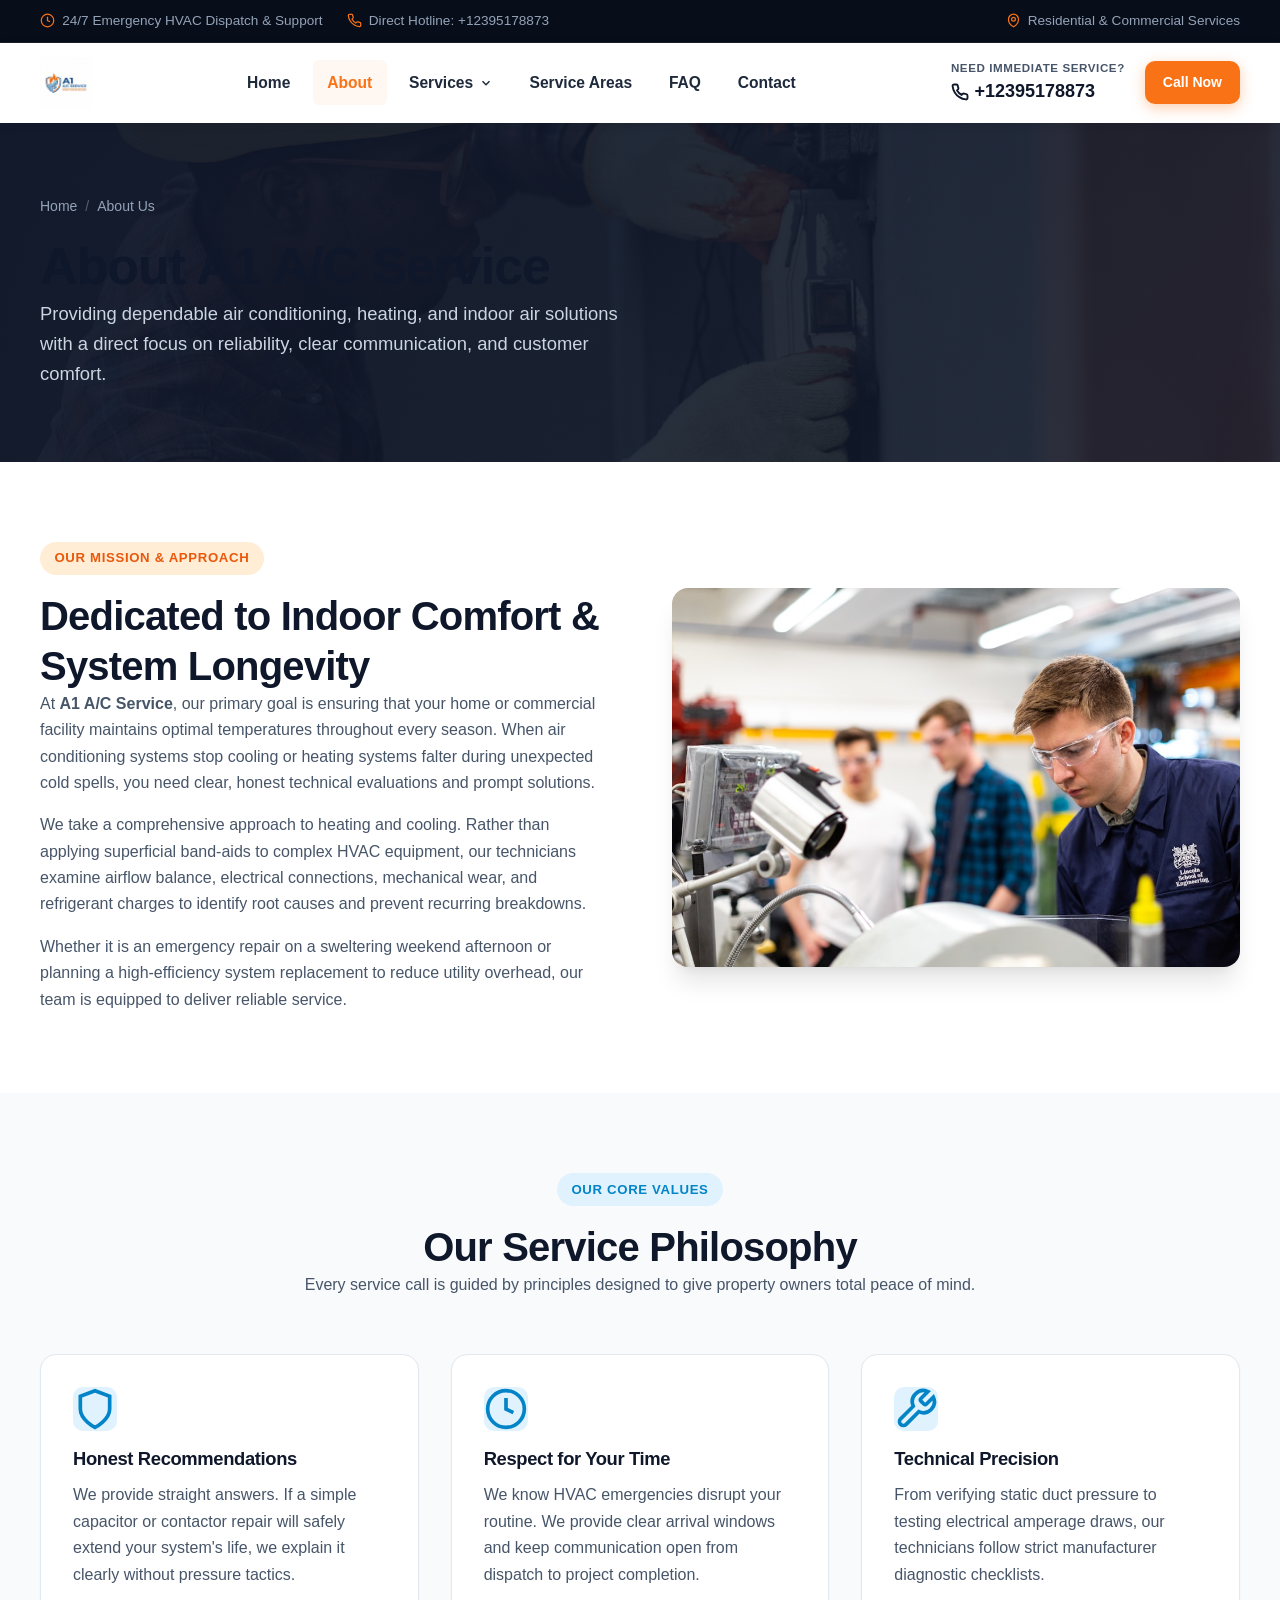
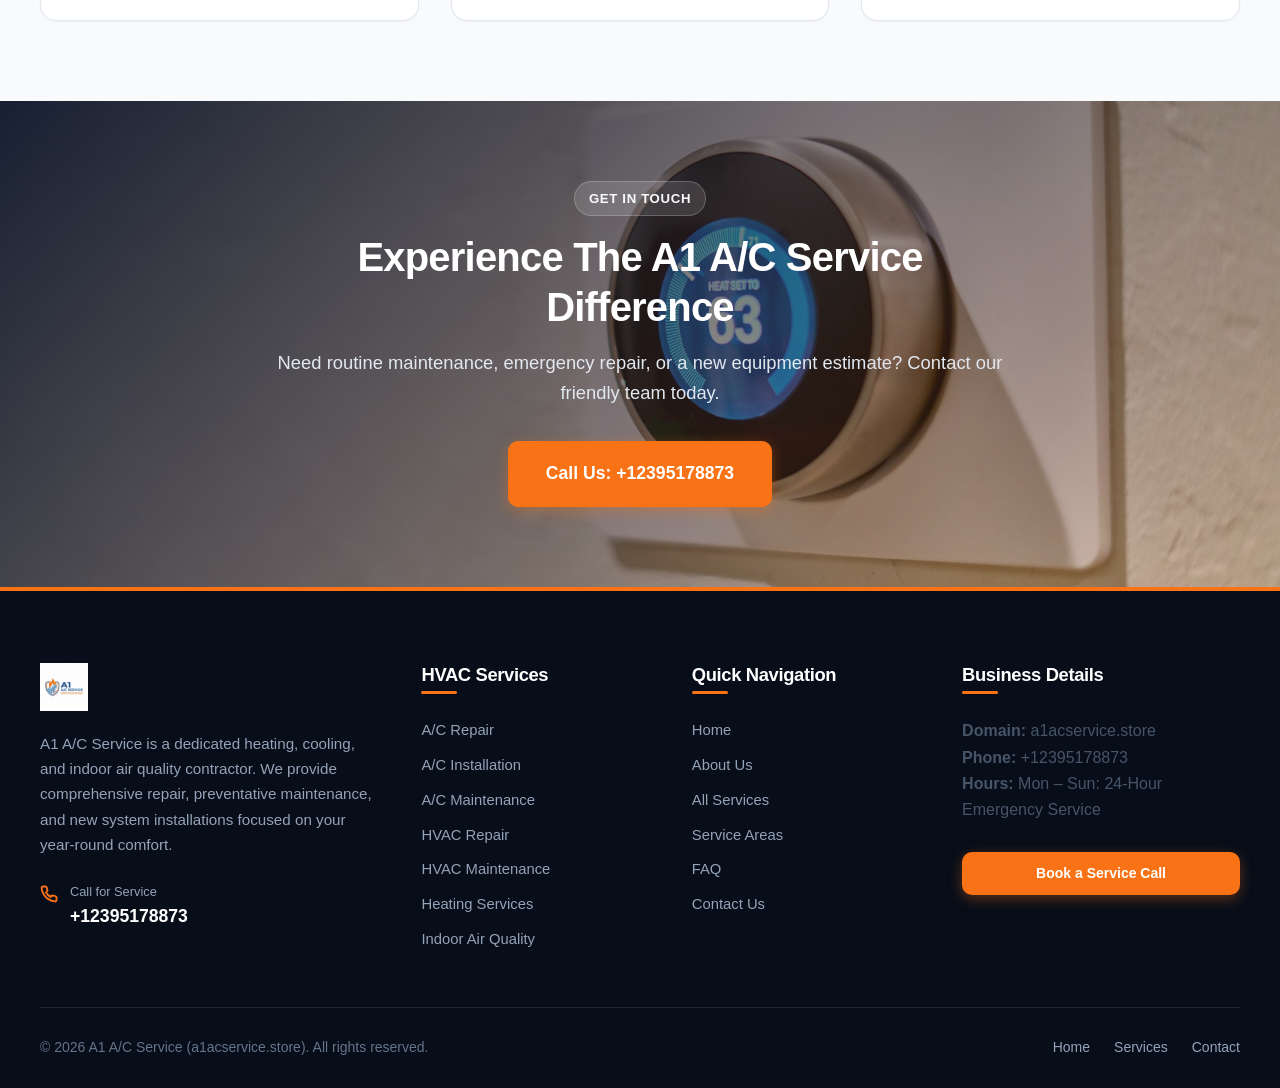
==== about.html @ d3a8fff6 "feat: initialize project structure - Add project configuration files (Vite, TypeScript, Tailwind) - " ====
<!DOCTYPE html>
<html lang="en">
<head>
  <meta charset="UTF-8">
  <meta name="viewport" content="width=device-width, initial-scale=1.0">
  <title>About Us | A1 A/C Service — Dedicated HVAC &amp; Cooling Experts</title>
  <meta name="description" content="Learn about A1 A/C Service. Discover our service philosophy, focus on home and business comfort, and commitment to reliable heating and air conditioning solutions.">
  <meta property="og:title" content="About Us | A1 A/C Service">
  <meta property="og:description" content="Dedicated heating, cooling, and ventilation professionals committed to delivering honest, reliable HVAC solutions. Call +12395178873.">
  <meta property="og:type" content="website">
  <meta property="og:url" content="https://a1acservice.store/about">
  <meta property="og:image" content="assets/images/about/about-hero.jpg">
  <link rel="canonical" href="https://a1acservice.store/about">
  <link rel="icon" type="image/png" href="assets/images/favicon/favicon.png">
  <link rel="stylesheet" href="assets/css/style.css">
</head>
<body>

  <!-- Top Utility Bar -->
  <div class="top-bar">
    <div class="container">
      <div class="top-bar-left">
        <div class="top-bar-item">
          <svg viewBox="0 0 24 24" fill="none" stroke="currentColor" stroke-width="2"><circle cx="12" cy="12" r="10"></circle><polyline points="12 6 12 12 16 14"></polyline></svg>
          <span>24/7 Emergency HVAC Dispatch &amp; Support</span>
        </div>
        <div class="top-bar-item">
          <svg viewBox="0 0 24 24" fill="none" stroke="currentColor" stroke-width="2"><path d="M22 16.92v3a2 2 0 0 1-2.18 2 19.79 19.79 0 0 1-8.63-3.07 19.5 19.5 0 0 1-6-6 19.79 19.79 0 0 1-3.07-8.67A2 2 0 0 1 4.11 2h3a2 2 0 0 1 2 1.72 12.84 12.84 0 0 0 .7 2.81 2 2 0 0 1-.45 2.11L8.09 9.91a16 16 0 0 0 6 6l1.27-1.27a2 2 0 0 1 2.11-.45 12.84 12.84 0 0 0 2.81.7A2 2 0 0 1 22 16.92z"></path></svg>
          <a href="tel:+12395178873">Direct Hotline: +12395178873</a>
        </div>
      </div>
      <div class="top-bar-right">
        <div class="top-bar-item">
          <svg viewBox="0 0 24 24" fill="none" stroke="currentColor" stroke-width="2"><path d="M12 22s-8-4.5-8-11.8A8 8 0 0 1 12 2a8 8 0 0 1 8 8.2c0 7.3-8 11.8-8 11.8z"></path><circle cx="12" cy="10" r="3"></circle></svg>
          <span>Residential &amp; Commercial Services</span>
        </div>
      </div>
    </div>
  </div>

  <!-- Main Sticky Header -->
  <header class="main-header">
    <div class="container header-container">
      <a href="index.html" class="logo-link" aria-label="A1 A/C Service Home">
        <img src="assets/images/logo/logo.png" alt="A1 A/C Service Logo" class="brand-logo-img">
      </a>

      <!-- Desktop Navigation Menu -->
      <nav class="nav-menu">
        <a href="index.html" class="nav-link">Home</a>
        <a href="about.html" class="nav-link active">About</a>
        
        <!-- Services Dropdown -->
        <div class="nav-dropdown">
          <a href="services.html" class="nav-link">
            Services
            <svg width="14" height="14" viewBox="0 0 24 24" fill="none" stroke="currentColor" stroke-width="2.5"><polyline points="6 9 12 15 18 9"></polyline></svg>
          </a>
          <div class="dropdown-menu">
            <a href="ac-repair.html" class="dropdown-item">
              <svg viewBox="0 0 24 24" fill="none" stroke="currentColor" stroke-width="2"><path d="M14.7 6.3a1 1 0 0 0 0 1.4l1.6 1.6a1 1 0 0 0 1.4 0l3.77-3.77a6 6 0 0 1-7.94 7.94l-6.91 6.91a2.12 2.12 0 0 1-3-3l6.91-6.91a6 6 0 0 1 7.94-7.94l-3.76 3.76z"></path></svg>
              A/C Repair
            </a>
            <a href="ac-installation.html" class="dropdown-item">
              <svg viewBox="0 0 24 24" fill="none" stroke="currentColor" stroke-width="2"><rect x="2" y="6" width="20" height="12" rx="2"></rect><circle cx="12" cy="12" r="3"></circle><line x1="6" y1="12" x2="6.01" y2="12"></line><line x1="18" y1="12" x2="18.01" y2="12"></line></svg>
              A/C Installation
            </a>
            <a href="ac-maintenance.html" class="dropdown-item">
              <svg viewBox="0 0 24 24" fill="none" stroke="currentColor" stroke-width="2"><path d="M22 11.08V12a10 10 0 1 1-5.93-9.14"></path><polyline points="22 4 12 14.01 9 11.01"></polyline></svg>
              A/C Maintenance
            </a>
            <a href="hvac-repair.html" class="dropdown-item">
              <svg viewBox="0 0 24 24" fill="none" stroke="currentColor" stroke-width="2"><path d="M12 2v20M17 5H9.5a3.5 3.5 0 0 0 0 7h5a3.5 3.5 0 0 1 0 7H6"></path></svg>
              HVAC Repair
            </a>
            <a href="hvac-maintenance.html" class="dropdown-item">
              <svg viewBox="0 0 24 24" fill="none" stroke="currentColor" stroke-width="2"><circle cx="12" cy="12" r="3"></circle><path d="M19.4 15a1.65 1.65 0 0 0 .33 1.82l.06.06a2 2 0 0 1 0 2.83 2 2 0 0 1-2.83 0l-.06-.06a1.65 1.65 0 0 0-1.82-.33 1.65 1.65 0 0 0-1 1.51V21a2 2 0 0 1-2 2 2 2 0 0 1-2-2v-.09A1.65 1.65 0 0 0 9 19.4a1.65 1.65 0 0 0-1.82.33l-.06.06a2 2 0 0 1-2.83 0 2 2 0 0 1 0-2.83l.06-.06a1.65 1.65 0 0 0 .33-1.82 1.65 1.65 0 0 0-1.51-1H3a2 2 0 0 1-2-2 2 2 0 0 1 2-2h.09A1.65 1.65 0 0 0 4.6 9a1.65 1.65 0 0 0-.33-1.82l-.06-.06a2 2 0 0 1 0-2.83 2 2 0 0 1 2.83 0l.06.06a1.65 1.65 0 0 0 1.82.33H9a1.65 1.65 0 0 0 1-1.51V3a2 2 0 0 1 2-2 2 2 0 0 1 2 2v.09a1.65 1.65 0 0 0 1 1.51 1.65 1.65 0 0 0 1.82-.33l.06-.06a2 2 0 0 1 2.83 0 2 2 0 0 1 0 2.83l-.06.06a1.65 1.65 0 0 0-.33 1.82V9a1.65 1.65 0 0 0 1.51 1H21a2 2 0 0 1 2 2 2 2 0 0 1-2 2h-.09a1.65 1.65 0 0 0-1.51 1z"></path></svg>
              HVAC Maintenance
            </a>
            <a href="heating-services.html" class="dropdown-item">
              <svg viewBox="0 0 24 24" fill="none" stroke="currentColor" stroke-width="2"><path d="M8.5 14.5A2.5 2.5 0 0 0 11 12c0-1.38-.5-2-1-3-1.072-2.143-.224-4.054 2-6 .5 2.5 2 4.9 4 6.5 2 1.6 3 3.5 3 5.5a7 7 0 1 1-14 0c0-1.153.433-2.294 1-3a2.5 2.5 0 0 0 2.5 2.5z"></path></svg>
              Heating Services
            </a>
            <a href="air-quality.html" class="dropdown-item">
              <svg viewBox="0 0 24 24" fill="none" stroke="currentColor" stroke-width="2"><path d="M17.5 19H9a7 7 0 1 1 6.71-9h1.79a4.5 4.5 0 1 1 0 9Z"></path></svg>
              Indoor Air Quality
            </a>
          </div>
        </div>

        <a href="service-areas.html" class="nav-link">Service Areas</a>
        <a href="faq.html" class="nav-link">FAQ</a>
        <a href="contact.html" class="nav-link">Contact</a>
      </nav>

      <!-- Header Actions -->
      <div class="header-actions">
        <div class="phone-quick">
          <span class="phone-label">Need Immediate Service?</span>
          <a href="tel:+12395178873" class="phone-number">
            <svg width="18" height="18" viewBox="0 0 24 24" fill="none" stroke="currentColor" stroke-width="2.5"><path d="M22 16.92v3a2 2 0 0 1-2.18 2 19.79 19.79 0 0 1-8.63-3.07 19.5 19.5 0 0 1-6-6 19.79 19.79 0 0 1-3.07-8.67A2 2 0 0 1 4.11 2h3a2 2 0 0 1 2 1.72 12.84 12.84 0 0 0 .7 2.81 2 2 0 0 1-.45 2.11L8.09 9.91a16 16 0 0 0 6 6l1.27-1.27a2 2 0 0 1 2.11-.45 12.84 12.84 0 0 0 2.81.7A2 2 0 0 1 22 16.92z"></path></svg>
            +12395178873
          </a>
        </div>
        <a href="tel:+12395178873" class="btn btn-primary btn-sm">Call Now</a>
        <button class="mobile-toggle" aria-label="Open mobile navigation menu">
          <svg viewBox="0 0 24 24" fill="none" stroke="currentColor" stroke-width="2.5"><line x1="3" y1="12" x2="21" y2="12"></line><line x1="3" y1="6" x2="21" y2="6"></line><line x1="3" y1="18" x2="21" y2="18"></line></svg>
        </button>
      </div>
    </div>
  </header>

  <!-- Mobile Drawer -->
  <div class="mobile-nav-overlay"></div>
  <aside class="mobile-nav-drawer" aria-hidden="true">
    <div class="mobile-nav-header">
      <img src="assets/images/logo/logo.png" alt="A1 A/C Service" style="height: 40px;">
      <button class="mobile-nav-close" aria-label="Close navigation menu">
        <svg width="24" height="24" viewBox="0 0 24 24" fill="none" stroke="currentColor" stroke-width="2.5"><line x1="18" y1="6" x2="6" y2="18"></line><line x1="6" y1="6" x2="18" y2="18"></line></svg>
      </button>
    </div>
    <div class="mobile-nav-links">
      <a href="index.html" class="mobile-nav-item">Home</a>
      <a href="about.html" class="mobile-nav-item active">About Us</a>
      <a href="services.html" class="mobile-nav-item">All Services</a>
      <div class="mobile-submenu">
        <a href="ac-repair.html" class="mobile-sub-item">A/C Repair</a>
        <a href="ac-installation.html" class="mobile-sub-item">A/C Installation</a>
        <a href="ac-maintenance.html" class="mobile-sub-item">A/C Maintenance</a>
        <a href="hvac-repair.html" class="mobile-sub-item">HVAC Repair</a>
        <a href="hvac-maintenance.html" class="mobile-sub-item">HVAC Maintenance</a>
        <a href="heating-services.html" class="mobile-sub-item">Heating Services</a>
        <a href="air-quality.html" class="mobile-sub-item">Indoor Air Quality</a>
      </div>
      <a href="service-areas.html" class="mobile-nav-item">Service Areas</a>
      <a href="faq.html" class="mobile-nav-item">FAQ</a>
      <a href="contact.html" class="mobile-nav-item">Contact</a>
    </div>
    <div class="mobile-nav-cta">
      <a href="tel:+12395178873" class="btn btn-primary" style="width: 100%;">Call +12395178873</a>
    </div>
  </aside>

  <!-- Page Banner Hero -->
  <section class="page-hero" style="background-image: url('assets/images/about/about-hero.jpg');">
    <div class="page-hero-overlay"></div>
    <div class="container">
      <div class="breadcrumb">
        <a href="index.html">Home</a>
        <span class="breadcrumb-separator">/</span>
        <span>About Us</span>
      </div>
      <h1>About A1 A/C Service</h1>
      <p style="color: #cbd5e1; font-size: 1.15rem; max-width: 600px;">
        Providing dependable air conditioning, heating, and indoor air solutions with a direct focus on reliability, clear communication, and customer comfort.
      </p>
    </div>
  </section>

  <!-- Detailed About Story Section -->
  <section class="section">
    <div class="container">
      <div class="two-col-grid">
        <div>
          <div class="badge badge-orange">Our Mission &amp; Approach</div>
          <h2>Dedicated to Indoor Comfort &amp; System Longevity</h2>
          <p>
            At <strong>A1 A/C Service</strong>, our primary goal is ensuring that your home or commercial facility maintains optimal temperatures throughout every season. When air conditioning systems stop cooling or heating systems falter during unexpected cold spells, you need clear, honest technical evaluations and prompt solutions.
          </p>
          <p>
            We take a comprehensive approach to heating and cooling. Rather than applying superficial band-aids to complex HVAC equipment, our technicians examine airflow balance, electrical connections, mechanical wear, and refrigerant charges to identify root causes and prevent recurring breakdowns.
          </p>
          <p>
            Whether it is an emergency repair on a sweltering weekend afternoon or planning a high-efficiency system replacement to reduce utility overhead, our team is equipped to deliver reliable service.
          </p>
        </div>
        <div>
          <img src="assets/images/about/about-service.jpg" alt="A1 A/C Service technicians evaluating cooling unit" style="border-radius: var(--radius-lg); box-shadow: var(--shadow-xl); width: 100%; object-fit: cover;">
        </div>
      </div>
    </div>
  </section>

  <!-- Service Philosophy & Principles -->
  <section class="section section-alt">
    <div class="container">
      <div class="section-header">
        <div class="badge badge-blue">Our Core Values</div>
        <h2>Our Service Philosophy</h2>
        <p>Every service call is guided by principles designed to give property owners total peace of mind.</p>
      </div>

      <div class="info-box-grid">
        <div class="info-box">
          <div class="info-box-icon">
            <svg viewBox="0 0 24 24" fill="none" stroke="currentColor" stroke-width="2"><path d="M12 22s8-4 8-10V5l-8-3-8 3v7c0 6 8 10 8 10z"></path></svg>
          </div>
          <h4>Honest Recommendations</h4>
          <p>
            We provide straight answers. If a simple capacitor or contactor repair will safely extend your system's life, we explain it clearly without pressure tactics.
          </p>
        </div>

        <div class="info-box">
          <div class="info-box-icon">
            <svg viewBox="0 0 24 24" fill="none" stroke="currentColor" stroke-width="2"><circle cx="12" cy="12" r="10"></circle><polyline points="12 6 12 12 16 14"></polyline></svg>
          </div>
          <h4>Respect for Your Time</h4>
          <p>
            We know HVAC emergencies disrupt your routine. We provide clear arrival windows and keep communication open from dispatch to project completion.
          </p>
        </div>

        <div class="info-box">
          <div class="info-box-icon">
            <svg viewBox="0 0 24 24" fill="none" stroke="currentColor" stroke-width="2"><path d="M14.7 6.3a1 1 0 0 0 0 1.4l1.6 1.6a1 1 0 0 0 1.4 0l3.77-3.77a6 6 0 0 1-7.94 7.94l-6.91 6.91a2.12 2.12 0 0 1-3-3l6.91-6.91a6 6 0 0 1 7.94-7.94l-3.76 3.76z"></path></svg>
          </div>
          <h4>Technical Precision</h4>
          <p>
            From verifying static duct pressure to testing electrical amperage draws, our technicians follow strict manufacturer diagnostic checklists.
          </p>
        </div>
      </div>
    </div>
  </section>

  <!-- CTA Banner -->
  <section class="cta-banner" style="background-image: url('assets/images/home/cta-bg.jpg');">
    <div class="cta-banner-overlay"></div>
    <div class="container">
      <div class="badge badge-dark">Get In Touch</div>
      <h2>Experience The A1 A/C Service Difference</h2>
      <p>Need routine maintenance, emergency repair, or a new equipment estimate? Contact our friendly team today.</p>
      <div>
        <a href="tel:+12395178873" class="btn btn-primary btn-lg">Call Us: +12395178873</a>
      </div>
    </div>
  </section>

  <!-- FOOTER -->
  <footer class="main-footer">
    <div class="container">
      <div class="footer-top">
        <div class="footer-brand">
          <a href="index.html">
            <img src="assets/images/logo/footer-logo.png" alt="A1 A/C Service" class="footer-logo-img">
          </a>
          <p>
            A1 A/C Service is a dedicated heating, cooling, and indoor air quality contractor. We provide comprehensive repair, preventative maintenance, and new system installations focused on your year-round comfort.
          </p>
          <div class="footer-contact-item">
            <svg viewBox="0 0 24 24" fill="none" stroke="currentColor" stroke-width="2.5"><path d="M22 16.92v3a2 2 0 0 1-2.18 2 19.79 19.79 0 0 1-8.63-3.07 19.5 19.5 0 0 1-6-6 19.79 19.79 0 0 1-3.07-8.67A2 2 0 0 1 4.11 2h3a2 2 0 0 1 2 1.72 12.84 12.84 0 0 0 .7 2.81 2 2 0 0 1-.45 2.11L8.09 9.91a16 16 0 0 0 6 6l1.27-1.27a2 2 0 0 1 2.11-.45 12.84 12.84 0 0 0 2.81.7A2 2 0 0 1 22 16.92z"></path></svg>
            <div>
              <div style="font-size: 0.8rem; color: #94a3b8;">Call for Service</div>
              <a href="tel:+12395178873">+12395178873</a>
            </div>
          </div>
        </div>

        <div class="footer-widget">
          <h4>HVAC Services</h4>
          <div class="footer-links">
            <a href="ac-repair.html">A/C Repair</a>
            <a href="ac-installation.html">A/C Installation</a>
            <a href="ac-maintenance.html">A/C Maintenance</a>
            <a href="hvac-repair.html">HVAC Repair</a>
            <a href="hvac-maintenance.html">HVAC Maintenance</a>
            <a href="heating-services.html">Heating Services</a>
            <a href="air-quality.html">Indoor Air Quality</a>
          </div>
        </div>

        <div class="footer-widget">
          <h4>Quick Navigation</h4>
          <div class="footer-links">
            <a href="index.html">Home</a>
            <a href="about.html">About Us</a>
            <a href="services.html">All Services</a>
            <a href="service-areas.html">Service Areas</a>
            <a href="faq.html">FAQ</a>
            <a href="contact.html">Contact Us</a>
          </div>
        </div>

        <div class="footer-widget">
          <h4>Business Details</h4>
          <p style="margin-bottom: 0.75rem;">
            <strong>Domain:</strong> a1acservice.store<br>
            <strong>Phone:</strong> +12395178873<br>
            <strong>Hours:</strong> Mon – Sun: 24-Hour Emergency Service
          </p>
          <a href="contact.html" class="btn btn-primary btn-sm" style="width: 100%; margin-top: 1rem;">Book a Service Call</a>
        </div>
      </div>

      <div class="footer-bottom">
        <div>
          &copy; 2026 A1 A/C Service (a1acservice.store). All rights reserved.
        </div>
        <div style="display: flex; gap: 1.5rem;">
          <a href="index.html">Home</a>
          <a href="services.html">Services</a>
          <a href="contact.html">Contact</a>
        </div>
      </div>
    </div>
  </footer>

  <script src="assets/js/main.js"></script>
</body>
</html>
---- assets/css/style.css ----
/* ===================================================================
   A1 A/C Service — Premium HVAC Website Stylesheet
   Domain: a1acservice.store | Phone: +12395178873
   Clean Vanilla CSS3 — Works locally offline & on live hosting
   =================================================================== */

:root {
  --primary: #0f172a;        /* Deep Navy Charcoal */
  --primary-dark: #070d19;
  --primary-light: #1e293b;
  --accent: #f97316;         /* Professional HVAC Orange */
  --accent-hover: #ea580c;
  --accent-light: #ffedd5;
  --cool-blue: #0284c7;      /* A/C Cool Blue */
  --cool-light: #e0f2fe;
  --text-main: #0f172a;
  --text-muted: #475569;
  --text-light: #94a3b8;
  --bg-white: #ffffff;
  --bg-alt: #f8fafc;
  --bg-card: #ffffff;
  --border-color: #e2e8f0;
  --border-dark: #334155;
  
  --shadow-sm: 0 1px 2px 0 rgba(0, 0, 0, 0.05);
  --shadow-md: 0 4px 6px -1px rgba(0, 0, 0, 0.08), 0 2px 4px -2px rgba(0, 0, 0, 0.04);
  --shadow-lg: 0 10px 15px -3px rgba(0, 0, 0, 0.08), 0 4px 6px -4px rgba(0, 0, 0, 0.04);
  --shadow-xl: 0 20px 25px -5px rgba(0, 0, 0, 0.1), 0 8px 10px -6px rgba(0, 0, 0, 0.06);
  
  --radius-sm: 6px;
  --radius-md: 10px;
  --radius-lg: 16px;
  --radius-xl: 20px;
  
  --font-sans: -apple-system, BlinkMacSystemFont, "Segoe UI", Roboto, "Helvetica Neue", Arial, sans-serif;
  --transition: all 0.25s cubic-bezier(0.4, 0, 0.2, 1);
}

/* ===================================================================
   Reset & Base Styles (Full-width canvas, zero cramped boxes)
   =================================================================== */
*, *::before, *::after {
  box-sizing: border-box;
  margin: 0;
  padding: 0;
}

html {
  font-size: 16px;
  scroll-behavior: smooth;
  -webkit-text-size-adjust: 100%;
}

body {
  width: 100%;
  min-height: 100vh;
  margin: 0;
  padding: 0;
  font-family: var(--font-sans);
  font-size: 1rem;
  line-height: 1.65;
  color: var(--text-main);
  background-color: var(--bg-white);
  overflow-x: hidden;
}

/* Typography */
h1, h2, h3, h4, h5, h6 {
  color: var(--primary);
  font-weight: 800;
  line-height: 1.25;
  letter-spacing: -0.02em;
}

h1 { font-size: clamp(2rem, 4.5vw, 3.25rem); }
h2 { font-size: clamp(1.75rem, 3.5vw, 2.5rem); }
h3 { font-size: clamp(1.25rem, 2.5vw, 1.65rem); }
h4 { font-size: 1.15rem; font-weight: 700; }

p {
  margin-bottom: 1rem;
  color: var(--text-muted);
}

p:last-child {
  margin-bottom: 0;
}

a {
  color: inherit;
  text-decoration: none;
  transition: var(--transition);
}

img {
  max-width: 100%;
  height: auto;
  display: block;
}

ul, ol {
  list-style: none;
}

/* ===================================================================
   Containers & Layout
   Full-width sections, constrained content containers
   =================================================================== */
.container {
  width: 100%;
  max-width: 1240px;
  margin-left: auto;
  margin-right: auto;
  padding-left: 1.25rem;
  padding-right: 1.25rem;
}

.container-narrow {
  width: 100%;
  max-width: 900px;
  margin-left: auto;
  margin-right: auto;
  padding-left: 1.25rem;
  padding-right: 1.25rem;
}

.section {
  width: 100%;
  padding-top: 5rem;
  padding-bottom: 5rem;
}

.section-alt {
  background-color: var(--bg-alt);
}

.section-dark {
  background-color: var(--primary);
  color: #ffffff;
}

.section-dark h1,
.section-dark h2,
.section-dark h3,
.section-dark h4 {
  color: #ffffff;
}

.section-dark p {
  color: var(--text-light);
}

.section-header {
  text-align: center;
  max-width: 760px;
  margin: 0 auto 3.5rem auto;
}

.section-header.text-left {
  text-align: left;
  margin-left: 0;
}

.badge {
  display: inline-flex;
  align-items: center;
  gap: 0.5rem;
  padding: 0.35rem 0.9rem;
  border-radius: 9999px;
  font-size: 0.825rem;
  font-weight: 700;
  text-transform: uppercase;
  letter-spacing: 0.05em;
  margin-bottom: 1rem;
}

.badge-orange {
  background-color: var(--accent-light);
  color: var(--accent-hover);
}

.badge-blue {
  background-color: var(--cool-light);
  color: var(--cool-blue);
}

.badge-dark {
  background-color: rgba(255, 255, 255, 0.12);
  color: #f8fafc;
  border: 1px solid rgba(255, 255, 255, 0.2);
}

/* ===================================================================
   Buttons & CTAs
   =================================================================== */
.btn {
  display: inline-flex;
  align-items: center;
  justify-content: center;
  gap: 0.6rem;
  padding: 0.85rem 1.75rem;
  font-size: 1rem;
  font-weight: 700;
  border-radius: var(--radius-md);
  border: 2px solid transparent;
  cursor: pointer;
  white-space: nowrap;
  transition: var(--transition);
  text-align: center;
}

.btn-primary {
  background-color: var(--accent);
  color: #ffffff;
  border-color: var(--accent);
  box-shadow: 0 4px 14px rgba(249, 115, 22, 0.35);
}

.btn-primary:hover {
  background-color: var(--accent-hover);
  border-color: var(--accent-hover);
  transform: translateY(-2px);
  box-shadow: 0 6px 20px rgba(249, 115, 22, 0.45);
}

.btn-secondary {
  background-color: #ffffff;
  color: var(--primary);
  border-color: var(--border-color);
  box-shadow: var(--shadow-sm);
}

.btn-secondary:hover {
  background-color: var(--bg-alt);
  border-color: var(--primary);
  color: var(--primary);
  transform: translateY(-2px);
}

.btn-outline-white {
  background-color: transparent;
  color: #ffffff;
  border-color: rgba(255, 255, 255, 0.4);
}

.btn-outline-white:hover {
  background-color: rgba(255, 255, 255, 0.15);
  border-color: #ffffff;
}

.btn-lg {
  padding: 1.05rem 2.25rem;
  font-size: 1.1rem;
}

.btn-sm {
  padding: 0.5rem 1rem;
  font-size: 0.875rem;
}

/* ===================================================================
   Top Bar
   =================================================================== */
.top-bar {
  width: 100%;
  background-color: var(--primary-dark);
  color: var(--text-light);
  font-size: 0.85rem;
  padding: 0.6rem 0;
  border-bottom: 1px solid rgba(255, 255, 255, 0.08);
}

.top-bar .container {
  display: flex;
  align-items: center;
  justify-content: space-between;
  flex-wrap: wrap;
  gap: 0.75rem;
}

.top-bar-left, .top-bar-right {
  display: flex;
  align-items: center;
  gap: 1.5rem;
  flex-wrap: wrap;
}

.top-bar-item {
  display: inline-flex;
  align-items: center;
  gap: 0.45rem;
}

.top-bar-item svg {
  width: 15px;
  height: 15px;
  color: var(--accent);
}

.top-bar-item a:hover {
  color: #ffffff;
}

/* ===================================================================
   Main Sticky Header
   =================================================================== */
.main-header {
  position: sticky;
  top: 0;
  z-index: 1000;
  width: 100%;
  background-color: #ffffff;
  box-shadow: 0 2px 10px rgba(0, 0, 0, 0.07);
  transition: var(--transition);
}

.header-container {
  display: flex;
  align-items: center;
  justify-content: space-between;
  height: 80px;
}

.logo-link {
  display: flex;
  align-items: center;
  gap: 0.75rem;
}

.brand-logo-img {
  height: 52px;
  width: auto;
  object-fit: contain;
}

.nav-menu {
  display: flex;
  align-items: center;
  gap: 0.5rem;
}

.nav-link {
  font-weight: 600;
  font-size: 0.975rem;
  color: var(--primary-light);
  padding: 0.6rem 0.9rem;
  border-radius: var(--radius-sm);
  display: inline-flex;
  align-items: center;
  gap: 0.35rem;
  transition: var(--transition);
}

.nav-link:hover,
.nav-link.active {
  color: var(--accent);
  background-color: rgba(249, 115, 22, 0.06);
}

/* Services Dropdown */
.nav-dropdown {
  position: relative;
}

.dropdown-menu {
  position: absolute;
  top: 100%;
  left: 0;
  width: 260px;
  background-color: #ffffff;
  border: 1px solid var(--border-color);
  border-radius: var(--radius-md);
  box-shadow: var(--shadow-xl);
  padding: 0.5rem;
  opacity: 0;
  visibility: hidden;
  transform: translateY(10px);
  transition: var(--transition);
  z-index: 1100;
}

.nav-dropdown:hover .dropdown-menu,
.nav-dropdown.is-open .dropdown-menu {
  opacity: 1;
  visibility: visible;
  transform: translateY(0);
}

.dropdown-item {
  display: flex;
  align-items: center;
  gap: 0.65rem;
  padding: 0.65rem 0.85rem;
  border-radius: var(--radius-sm);
  font-weight: 600;
  font-size: 0.925rem;
  color: var(--primary-light);
  transition: var(--transition);
}

.dropdown-item:hover,
.dropdown-item.active {
  background-color: var(--bg-alt);
  color: var(--accent);
  transform: translateX(4px);
}

.dropdown-item svg {
  width: 18px;
  height: 18px;
  color: var(--accent);
  flex-shrink: 0;
}

/* Header Actions */
.header-actions {
  display: flex;
  align-items: center;
  gap: 1.25rem;
}

.phone-quick {
  display: flex;
  flex-direction: column;
  text-align: right;
}

.phone-label {
  font-size: 0.725rem;
  font-weight: 700;
  text-transform: uppercase;
  color: var(--text-muted);
  letter-spacing: 0.05em;
}

.phone-number {
  font-size: 1.125rem;
  font-weight: 800;
  color: var(--primary);
  display: flex;
  align-items: center;
  gap: 0.35rem;
}

.phone-number:hover {
  color: var(--accent);
}

/* Mobile Toggle */
.mobile-toggle {
  display: none;
  background: none;
  border: none;
  padding: 0.5rem;
  cursor: pointer;
  color: var(--primary);
}

.mobile-toggle svg {
  width: 28px;
  height: 28px;
}

/* Mobile Navigation Drawer */
.mobile-nav-overlay {
  position: fixed;
  inset: 0;
  background-color: rgba(15, 23, 42, 0.6);
  z-index: 1200;
  opacity: 0;
  visibility: hidden;
  transition: var(--transition);
}

.mobile-nav-drawer {
  position: fixed;
  top: 0;
  right: 0;
  width: 85%;
  max-width: 380px;
  height: 100%;
  background-color: #ffffff;
  z-index: 1300;
  padding: 1.75rem;
  display: flex;
  flex-direction: column;
  transform: translateX(100%);
  transition: transform 0.3s cubic-bezier(0.4, 0, 0.2, 1);
  overflow-y: auto;
}

.mobile-nav-open .mobile-nav-overlay {
  opacity: 1;
  visibility: visible;
}

.mobile-nav-open .mobile-nav-drawer {
  transform: translateX(0);
}

.mobile-nav-header {
  display: flex;
  align-items: center;
  justify-content: space-between;
  margin-bottom: 2rem;
  padding-bottom: 1rem;
  border-bottom: 1px solid var(--border-color);
}

.mobile-nav-close {
  background: none;
  border: none;
  padding: 0.5rem;
  cursor: pointer;
  color: var(--primary);
}

.mobile-nav-links {
  display: flex;
  flex-direction: column;
  gap: 0.5rem;
}

.mobile-nav-item {
  font-size: 1.05rem;
  font-weight: 700;
  padding: 0.75rem 0.5rem;
  border-radius: var(--radius-sm);
  color: var(--primary);
}

.mobile-nav-item:hover,
.mobile-nav-item.active {
  color: var(--accent);
  background-color: var(--bg-alt);
}

.mobile-submenu {
  padding-left: 1.25rem;
  margin-top: 0.25rem;
  margin-bottom: 0.5rem;
  display: flex;
  flex-direction: column;
  gap: 0.4rem;
}

.mobile-sub-item {
  font-size: 0.95rem;
  font-weight: 600;
  color: var(--text-muted);
  padding: 0.4rem 0.5rem;
  border-radius: var(--radius-sm);
}

.mobile-sub-item:hover,
.mobile-sub-item.active {
  color: var(--accent);
}

.mobile-nav-cta {
  margin-top: auto;
  padding-top: 2rem;
  display: flex;
  flex-direction: column;
  gap: 1rem;
}

/* ===================================================================
   Hero Section
   =================================================================== */
.hero {
  position: relative;
  width: 100%;
  min-height: 560px;
  display: flex;
  align-items: center;
  background-color: var(--primary);
  background-size: cover;
  background-position: center;
  background-repeat: no-repeat;
  color: #ffffff;
  padding: 5rem 0;
}

.hero-overlay {
  position: absolute;
  inset: 0;
  background: linear-gradient(90deg, rgba(15, 23, 42, 0.94) 0%, rgba(15, 23, 42, 0.85) 55%, rgba(15, 23, 42, 0.6) 100%);
  z-index: 1;
}

.hero .container {
  position: relative;
  z-index: 2;
}

.hero-content {
  max-width: 680px;
}

.hero-title {
  color: #ffffff;
  margin-bottom: 1.25rem;
}

.hero-title span {
  color: var(--accent);
}

.hero-text {
  color: #e2e8f0;
  font-size: 1.15rem;
  line-height: 1.7;
  margin-bottom: 2rem;
}

.hero-actions {
  display: flex;
  align-items: center;
  gap: 1rem;
  flex-wrap: wrap;
  margin-bottom: 2.5rem;
}

.hero-trust-bar {
  display: flex;
  align-items: center;
  gap: 2rem;
  flex-wrap: wrap;
  padding-top: 1.5rem;
  border-top: 1px solid rgba(255, 255, 255, 0.15);
}

.trust-item {
  display: flex;
  align-items: center;
  gap: 0.6rem;
  font-size: 0.925rem;
  font-weight: 600;
  color: #f1f5f9;
}

.trust-item svg {
  width: 20px;
  height: 20px;
  color: var(--accent);
  flex-shrink: 0;
}

/* Page Banner Hero for Sub-pages */
.page-hero {
  position: relative;
  width: 100%;
  background-color: var(--primary);
  background-size: cover;
  background-position: center;
  color: #ffffff;
  padding: 4.5rem 0;
}

.page-hero-overlay {
  position: absolute;
  inset: 0;
  background: linear-gradient(135deg, rgba(15, 23, 42, 0.95) 0%, rgba(15, 23, 42, 0.82) 100%);
  z-index: 1;
}

.page-hero .container {
  position: relative;
  z-index: 2;
}

.breadcrumb {
  display: flex;
  align-items: center;
  gap: 0.5rem;
  font-size: 0.875rem;
  color: var(--text-light);
  margin-bottom: 1rem;
}

.breadcrumb a:hover {
  color: var(--accent);
}

.breadcrumb-separator {
  color: rgba(255, 255, 255, 0.3);
}

/* ===================================================================
   Quick Highlights Bar
   =================================================================== */
.highlights-bar {
  width: 100%;
  background-color: #ffffff;
  box-shadow: var(--shadow-md);
  margin-top: -30px;
  position: relative;
  z-index: 10;
  border-radius: var(--radius-lg);
}

.highlights-grid {
  display: grid;
  grid-template-columns: repeat(4, 1fr);
  divide-x: 1px solid var(--border-color);
}

.highlight-item {
  padding: 1.75rem 1.5rem;
  display: flex;
  align-items: flex-start;
  gap: 1rem;
}

.highlight-icon {
  width: 48px;
  height: 48px;
  border-radius: var(--radius-md);
  background-color: var(--accent-light);
  color: var(--accent);
  display: flex;
  align-items: center;
  justify-content: center;
  flex-shrink: 0;
}

.highlight-icon svg {
  width: 24px;
  height: 24px;
}

.highlight-content h4 {
  font-size: 1.05rem;
  margin-bottom: 0.25rem;
  color: var(--primary);
}

.highlight-content p {
  font-size: 0.875rem;
  color: var(--text-muted);
  line-height: 1.5;
  margin-bottom: 0;
}

/* ===================================================================
   Introduction Section
   =================================================================== */
.two-col-grid {
  display: grid;
  grid-template-columns: 1fr 1fr;
  gap: 4rem;
  align-items: center;
}

.intro-image-wrapper {
  position: relative;
}

.intro-img {
  width: 100%;
  border-radius: var(--radius-lg);
  box-shadow: var(--shadow-xl);
  object-fit: cover;
}

.experience-card {
  position: absolute;
  bottom: -25px;
  right: -25px;
  background-color: var(--primary);
  color: #ffffff;
  padding: 1.5rem 2rem;
  border-radius: var(--radius-md);
  box-shadow: var(--shadow-xl);
  border: 3px solid #ffffff;
}

.exp-number {
  font-size: 2rem;
  font-weight: 900;
  color: var(--accent);
  line-height: 1;
}

.exp-label {
  font-size: 0.85rem;
  font-weight: 700;
  color: #ffffff;
  text-transform: uppercase;
  letter-spacing: 0.05em;
}

.feature-bullets {
  margin: 1.5rem 0 2rem 0;
  display: flex;
  flex-direction: column;
  gap: 0.85rem;
}

.bullet-item {
  display: flex;
  align-items: center;
  gap: 0.75rem;
  font-weight: 600;
  color: var(--primary-light);
}

.bullet-item svg {
  width: 20px;
  height: 20px;
  color: var(--accent);
  flex-shrink: 0;
}

/* ===================================================================
   Service Cards Grid
   =================================================================== */
.services-grid {
  display: grid;
  grid-template-columns: repeat(3, 1fr);
  gap: 2rem;
}

.service-card {
  background-color: var(--bg-card);
  border: 1px solid var(--border-color);
  border-radius: var(--radius-lg);
  overflow: hidden;
  box-shadow: var(--shadow-sm);
  transition: var(--transition);
  display: flex;
  flex-direction: column;
}

.service-card:hover {
  transform: translateY(-6px);
  box-shadow: var(--shadow-xl);
  border-color: rgba(249, 115, 22, 0.4);
}

.service-card-image {
  position: relative;
  height: 220px;
  overflow: hidden;
}

.service-card-image img {
  width: 100%;
  height: 100%;
  object-fit: cover;
  transition: transform 0.4s ease;
}

.service-card:hover .service-card-image img {
  transform: scale(1.06);
}

.service-card-body {
  padding: 1.75rem;
  display: flex;
  flex-direction: column;
  flex-grow: 1;
}

.service-card-title {
  font-size: 1.35rem;
  margin-bottom: 0.75rem;
}

.service-card-text {
  font-size: 0.95rem;
  line-height: 1.6;
  color: var(--text-muted);
  margin-bottom: 1.5rem;
  flex-grow: 1;
}

.service-card-footer {
  margin-top: auto;
  display: flex;
  align-items: center;
  justify-content: space-between;
  padding-top: 1rem;
  border-top: 1px solid var(--border-color);
}

.learn-more-link {
  display: inline-flex;
  align-items: center;
  gap: 0.4rem;
  font-size: 0.95rem;
  font-weight: 700;
  color: var(--accent);
}

.learn-more-link:hover {
  color: var(--accent-hover);
  gap: 0.6rem;
}

/* ===================================================================
   Why Choose Us Section
   =================================================================== */
.cards-grid-4 {
  display: grid;
  grid-template-columns: repeat(4, 1fr);
  gap: 1.75rem;
}

.why-card {
  background-color: #ffffff;
  padding: 2rem 1.5rem;
  border-radius: var(--radius-lg);
  border: 1px solid var(--border-color);
  box-shadow: var(--shadow-sm);
  transition: var(--transition);
  text-align: left;
}

.why-card:hover {
  transform: translateY(-4px);
  box-shadow: var(--shadow-lg);
  border-color: var(--accent);
}

.why-icon {
  width: 54px;
  height: 54px;
  border-radius: var(--radius-md);
  background-color: var(--bg-alt);
  color: var(--accent);
  display: flex;
  align-items: center;
  justify-content: center;
  margin-bottom: 1.25rem;
}

.why-icon svg {
  width: 28px;
  height: 28px;
}

.why-card h4 {
  font-size: 1.15rem;
  margin-bottom: 0.65rem;
}

.why-card p {
  font-size: 0.925rem;
  line-height: 1.6;
  color: var(--text-muted);
}

/* ===================================================================
   How It Works (5-Step Process)
   =================================================================== */
.process-steps-grid {
  display: grid;
  grid-template-columns: repeat(5, 1fr);
  gap: 1.5rem;
  position: relative;
}

.process-card {
  background-color: #ffffff;
  border: 1px solid var(--border-color);
  border-radius: var(--radius-lg);
  padding: 2rem 1.25rem;
  text-align: center;
  position: relative;
  box-shadow: var(--shadow-sm);
  transition: var(--transition);
}

.process-card:hover {
  transform: translateY(-5px);
  box-shadow: var(--shadow-lg);
  border-color: var(--accent);
}

.step-badge {
  width: 44px;
  height: 44px;
  border-radius: 9999px;
  background-color: var(--accent);
  color: #ffffff;
  font-size: 1.1rem;
  font-weight: 800;
  display: flex;
  align-items: center;
  justify-content: center;
  margin: 0 auto 1.25rem auto;
  box-shadow: 0 4px 10px rgba(249, 115, 22, 0.35);
}

.process-card h4 {
  font-size: 1.1rem;
  margin-bottom: 0.5rem;
}

.process-card p {
  font-size: 0.875rem;
  line-height: 1.5;
  color: var(--text-muted);
}

/* ===================================================================
   Informative HVAC Content / Technical Showcase
   =================================================================== */
.info-box-grid {
  display: grid;
  grid-template-columns: repeat(3, 1fr);
  gap: 2rem;
  margin-top: 2rem;
}

.info-box {
  background: #ffffff;
  border: 1px solid var(--border-color);
  border-radius: var(--radius-lg);
  padding: 2rem;
  box-shadow: var(--shadow-sm);
}

.info-box-icon {
  width: 44px;
  height: 44px;
  background-color: var(--cool-light);
  color: var(--cool-blue);
  border-radius: var(--radius-md);
  display: flex;
  align-items: center;
  justify-content: center;
  margin-bottom: 1rem;
}

.info-box h4 {
  margin-bottom: 0.75rem;
}

/* ===================================================================
   FAQ Accordion (Normal-sized clean icons)
   =================================================================== */
.faq-accordion {
  display: flex;
  flex-direction: column;
  gap: 1rem;
  max-width: 860px;
  margin: 0 auto;
}

.faq-item {
  background-color: #ffffff;
  border: 1px solid var(--border-color);
  border-radius: var(--radius-md);
  overflow: hidden;
  box-shadow: var(--shadow-sm);
  transition: var(--transition);
}

.faq-item.is-active {
  border-color: var(--accent);
  box-shadow: var(--shadow-md);
}

.faq-question-btn {
  width: 100%;
  display: flex;
  align-items: center;
  justify-content: space-between;
  padding: 1.35rem 1.5rem;
  background: none;
  border: none;
  font-size: 1.05rem;
  font-weight: 700;
  color: var(--primary);
  text-align: left;
  cursor: pointer;
  gap: 1rem;
  transition: var(--transition);
}

.faq-question-btn:hover {
  color: var(--accent);
  background-color: rgba(249, 115, 22, 0.02);
}

/* Normal sized clean accordion icon */
.faq-icon {
  width: 22px;
  height: 22px;
  flex-shrink: 0;
  color: var(--text-muted);
  transition: transform 0.3s ease, color 0.3s ease;
}

.faq-item.is-active .faq-icon {
  transform: rotate(180deg);
  color: var(--accent);
}

.faq-answer {
  max-height: 0;
  overflow: hidden;
  transition: max-height 0.35s ease, padding 0.35s ease;
  padding: 0 1.5rem;
}

.faq-item.is-active .faq-answer {
  padding-bottom: 1.5rem;
}

.faq-answer p {
  font-size: 0.95rem;
  line-height: 1.65;
  color: var(--text-muted);
}

/* ===================================================================
   Call to Action (CTA) Section
   =================================================================== */
.cta-banner {
  position: relative;
  width: 100%;
  background-color: var(--primary);
  background-size: cover;
  background-position: center;
  padding: 5rem 0;
  color: #ffffff;
}

.cta-banner-overlay {
  position: absolute;
  inset: 0;
  background: linear-gradient(135deg, rgba(15, 23, 42, 0.95) 0%, rgba(249, 115, 22, 0.2) 100%);
  z-index: 1;
}

.cta-banner .container {
  position: relative;
  z-index: 2;
  text-align: center;
  max-width: 800px;
}

.cta-banner h2 {
  color: #ffffff;
  margin-bottom: 1rem;
}

.cta-banner p {
  color: #e2e8f0;
  font-size: 1.15rem;
  margin-bottom: 2rem;
}

.cta-phone-card {
  display: inline-flex;
  align-items: center;
  gap: 1rem;
  background-color: rgba(255, 255, 255, 0.1);
  backdrop-filter: blur(8px);
  border: 1px solid rgba(255, 255, 255, 0.2);
  padding: 0.85rem 1.75rem;
  border-radius: var(--radius-lg);
  margin-top: 1.5rem;
}

.cta-phone-card span {
  font-size: 0.9rem;
  text-transform: uppercase;
  font-weight: 700;
  letter-spacing: 0.05em;
  color: #94a3b8;
}

.cta-phone-card a {
  font-size: 1.35rem;
  font-weight: 800;
  color: #ffffff;
}

.cta-phone-card a:hover {
  color: var(--accent);
}

/* ===================================================================
   Contact Form & Info
   =================================================================== */
.contact-layout {
  display: grid;
  grid-template-columns: 1fr 1fr;
  gap: 3.5rem;
}

.contact-card {
  background-color: #ffffff;
  border: 1px solid var(--border-color);
  border-radius: var(--radius-lg);
  padding: 2.5rem;
  box-shadow: var(--shadow-md);
}

.contact-info-list {
  display: flex;
  flex-direction: column;
  gap: 1.5rem;
  margin: 2rem 0;
}

.contact-info-item {
  display: flex;
  align-items: flex-start;
  gap: 1rem;
}

.contact-info-icon {
  width: 46px;
  height: 46px;
  border-radius: var(--radius-md);
  background-color: var(--accent-light);
  color: var(--accent);
  display: flex;
  align-items: center;
  justify-content: center;
  flex-shrink: 0;
}

.contact-info-content h5 {
  font-size: 0.85rem;
  text-transform: uppercase;
  letter-spacing: 0.05em;
  color: var(--text-muted);
  margin-bottom: 0.2rem;
}

.contact-info-content a,
.contact-info-content p {
  font-size: 1.1rem;
  font-weight: 700;
  color: var(--primary);
  margin-bottom: 0;
}

.contact-info-content a:hover {
  color: var(--accent);
}

.form-group {
  margin-bottom: 1.25rem;
}

.form-label {
  display: block;
  font-size: 0.9rem;
  font-weight: 600;
  color: var(--primary);
  margin-bottom: 0.4rem;
}

.form-input,
.form-select,
.form-textarea {
  width: 100%;
  padding: 0.8rem 1rem;
  font-family: inherit;
  font-size: 0.95rem;
  color: var(--text-main);
  background-color: var(--bg-alt);
  border: 1px solid var(--border-color);
  border-radius: var(--radius-md);
  outline: none;
  transition: var(--transition);
}

.form-input:focus,
.form-select:focus,
.form-textarea:focus {
  background-color: #ffffff;
  border-color: var(--accent);
  box-shadow: 0 0 0 3px rgba(249, 115, 22, 0.15);
}

.form-textarea {
  resize: vertical;
  min-height: 120px;
}

.form-notice {
  font-size: 0.825rem;
  color: var(--text-muted);
  margin-top: 0.75rem;
}

/* ===================================================================
   Service Detail Page Specifics
   =================================================================== */
.service-detail-grid {
  display: grid;
  grid-template-columns: 2fr 1fr;
  gap: 3rem;
  align-items: flex-start;
}

.service-main-content {
  display: flex;
  flex-direction: column;
  gap: 2.5rem;
}

.service-hero-img {
  width: 100%;
  height: 380px;
  object-fit: cover;
  border-radius: var(--radius-lg);
  box-shadow: var(--shadow-lg);
}

.service-sidebar {
  position: sticky;
  top: 100px;
  display: flex;
  flex-direction: column;
  gap: 2rem;
}

.sidebar-widget {
  background-color: #ffffff;
  border: 1px solid var(--border-color);
  border-radius: var(--radius-lg);
  padding: 1.75rem;
  box-shadow: var(--shadow-sm);
}

.sidebar-widget.widget-dark {
  background-color: var(--primary);
  color: #ffffff;
  border: none;
}

.sidebar-widget.widget-dark h4 {
  color: #ffffff;
}

.sidebar-widget.widget-dark p {
  color: var(--text-light);
}

.sidebar-service-list {
  display: flex;
  flex-direction: column;
  gap: 0.5rem;
}

.sidebar-service-link {
  display: flex;
  align-items: center;
  justify-content: space-between;
  padding: 0.75rem 1rem;
  background-color: var(--bg-alt);
  border-radius: var(--radius-sm);
  font-weight: 600;
  font-size: 0.925rem;
  color: var(--primary-light);
}

.sidebar-service-link:hover,
.sidebar-service-link.active {
  background-color: var(--accent);
  color: #ffffff;
}

.problems-grid {
  display: grid;
  grid-template-columns: 1fr 1fr;
  gap: 1.25rem;
  margin-top: 1rem;
}

.problem-card {
  background-color: var(--bg-alt);
  border-left: 4px solid var(--accent);
  padding: 1.25rem;
  border-radius: 0 var(--radius-md) var(--radius-md) 0;
}

.problem-card h5 {
  font-size: 1.05rem;
  margin-bottom: 0.35rem;
  color: var(--primary);
}

.problem-card p {
  font-size: 0.9rem;
  margin-bottom: 0;
}

/* ===================================================================
   Footer
   =================================================================== */
.main-footer {
  width: 100%;
  background-color: var(--primary-dark);
  color: #cbd5e1;
  padding-top: 4.5rem;
  border-top: 4px solid var(--accent);
}

.footer-top {
  display: grid;
  grid-template-columns: 1.5fr 1fr 1fr 1.25fr;
  gap: 3rem;
  padding-bottom: 3.5rem;
  border-bottom: 1px solid rgba(255, 255, 255, 0.1);
}

.footer-brand p {
  color: var(--text-light);
  font-size: 0.95rem;
  line-height: 1.65;
  margin: 1.25rem 0 1.5rem 0;
}

.footer-logo-img {
  height: 48px;
  width: auto;
  object-fit: contain;
}

.footer-widget h4 {
  color: #ffffff;
  font-size: 1.15rem;
  margin-bottom: 1.5rem;
  position: relative;
  padding-bottom: 0.5rem;
}

.footer-widget h4::after {
  content: "";
  position: absolute;
  bottom: 0;
  left: 0;
  width: 36px;
  height: 3px;
  background-color: var(--accent);
  border-radius: 2px;
}

.footer-links {
  display: flex;
  flex-direction: column;
  gap: 0.65rem;
}

.footer-links a {
  color: var(--text-light);
  font-size: 0.925rem;
  display: inline-flex;
  align-items: center;
  gap: 0.4rem;
}

.footer-links a:hover {
  color: #ffffff;
  transform: translateX(4px);
}

.footer-contact-item {
  display: flex;
  align-items: flex-start;
  gap: 0.75rem;
  margin-bottom: 1rem;
}

.footer-contact-item svg {
  width: 18px;
  height: 18px;
  color: var(--accent);
  flex-shrink: 0;
  margin-top: 0.25rem;
}

.footer-contact-item a {
  color: #ffffff;
  font-weight: 700;
  font-size: 1.1rem;
}

.footer-contact-item a:hover {
  color: var(--accent);
}

.footer-bottom {
  padding: 1.75rem 0;
  font-size: 0.875rem;
  color: #64748b;
  display: flex;
  align-items: center;
  justify-content: space-between;
  flex-wrap: wrap;
  gap: 1rem;
}

.footer-bottom a {
  color: #94a3b8;
}

.footer-bottom a:hover {
  color: #ffffff;
}

/* ===================================================================
   Responsive Media Queries
   =================================================================== */
@media (max-width: 1024px) {
  .highlights-grid {
    grid-template-columns: repeat(2, 1fr);
  }
  .services-grid {
    grid-template-columns: repeat(2, 1fr);
  }
  .cards-grid-4 {
    grid-template-columns: repeat(2, 1fr);
  }
  .process-steps-grid {
    grid-template-columns: repeat(3, 1fr);
  }
  .footer-top {
    grid-template-columns: repeat(2, 1fr);
  }
  .service-detail-grid {
    grid-template-columns: 1fr;
  }
}

@media (max-width: 868px) {
  .nav-menu,
  .header-actions .phone-quick {
    display: none;
  }
  .mobile-toggle {
    display: block;
  }
  .two-col-grid,
  .contact-layout {
    grid-template-columns: 1fr;
    gap: 2.5rem;
  }
  .experience-card {
    position: static;
    margin-top: 1rem;
    display: inline-block;
  }
  .info-box-grid {
    grid-template-columns: 1fr;
  }
  .process-steps-grid {
    grid-template-columns: 1fr;
  }
}

@media (max-width: 640px) {
  .top-bar-left, .top-bar-right {
    justify-content: center;
    width: 100%;
  }
  .highlights-grid {
    grid-template-columns: 1fr;
  }
  .services-grid {
    grid-template-columns: 1fr;
  }
  .cards-grid-4 {
    grid-template-columns: 1fr;
  }
  .problems-grid {
    grid-template-columns: 1fr;
  }
  .footer-top {
    grid-template-columns: 1fr;
    gap: 2rem;
  }
  .footer-bottom {
    flex-direction: column;
    text-align: center;
  }
  .hero-actions {
    flex-direction: column;
    width: 100%;
  }
  .hero-actions .btn {
    width: 100%;
  }
}
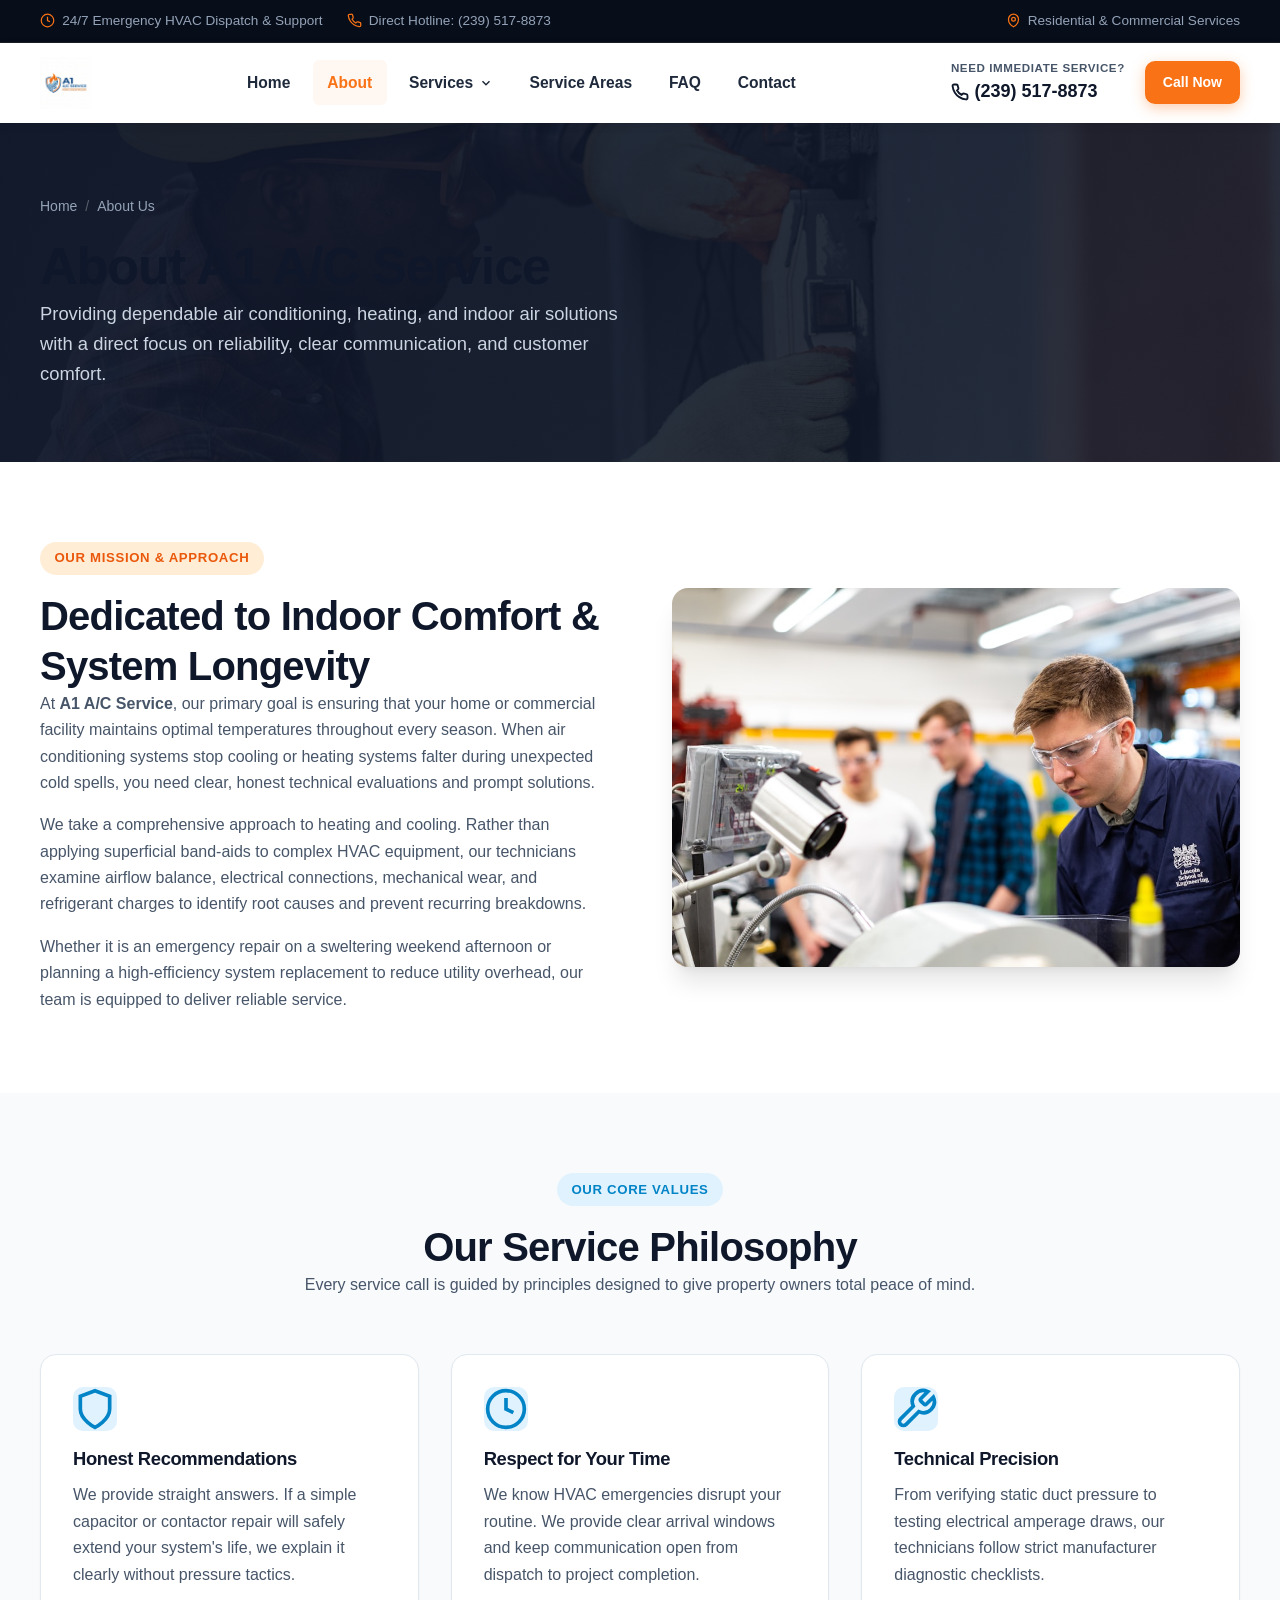
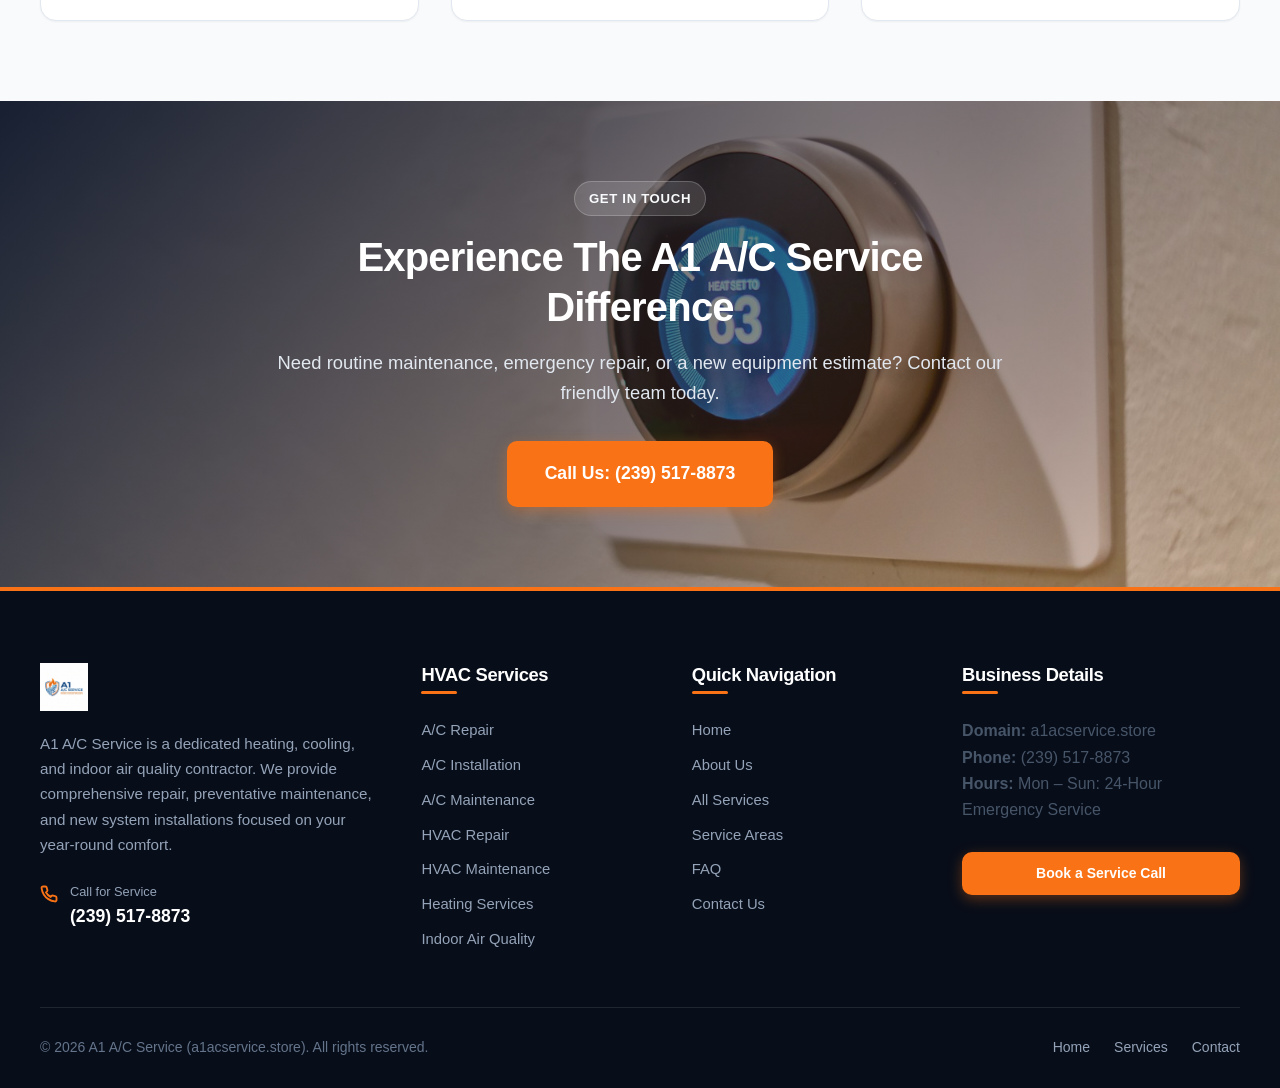
==== commit b61c8998: "Update displayed phone number format" ====
--- a/about.html
+++ b/about.html
@@ -6,7 +6,7 @@
   <title>About Us | A1 A/C Service — Dedicated HVAC &amp; Cooling Experts</title>
   <meta name="description" content="Learn about A1 A/C Service. Discover our service philosophy, focus on home and business comfort, and commitment to reliable heating and air conditioning solutions.">
   <meta property="og:title" content="About Us | A1 A/C Service">
-  <meta property="og:description" content="Dedicated heating, cooling, and ventilation professionals committed to delivering honest, reliable HVAC solutions. Call +12395178873.">
+  <meta property="og:description" content="Dedicated heating, cooling, and ventilation professionals committed to delivering honest, reliable HVAC solutions. Call (239) 517-8873.">
   <meta property="og:type" content="website">
   <meta property="og:url" content="https://a1acservice.store/about">
   <meta property="og:image" content="assets/images/about/about-hero.jpg">
@@ -26,7 +26,7 @@
         </div>
         <div class="top-bar-item">
           <svg viewBox="0 0 24 24" fill="none" stroke="currentColor" stroke-width="2"><path d="M22 16.92v3a2 2 0 0 1-2.18 2 19.79 19.79 0 0 1-8.63-3.07 19.5 19.5 0 0 1-6-6 19.79 19.79 0 0 1-3.07-8.67A2 2 0 0 1 4.11 2h3a2 2 0 0 1 2 1.72 12.84 12.84 0 0 0 .7 2.81 2 2 0 0 1-.45 2.11L8.09 9.91a16 16 0 0 0 6 6l1.27-1.27a2 2 0 0 1 2.11-.45 12.84 12.84 0 0 0 2.81.7A2 2 0 0 1 22 16.92z"></path></svg>
-          <a href="tel:+12395178873">Direct Hotline: +12395178873</a>
+          <a href="tel:(239) 517-8873">Direct Hotline: (239) 517-8873</a>
         </div>
       </div>
       <div class="top-bar-right">
@@ -97,12 +97,12 @@
       <div class="header-actions">
         <div class="phone-quick">
           <span class="phone-label">Need Immediate Service?</span>
-          <a href="tel:+12395178873" class="phone-number">
+          <a href="tel:(239) 517-8873" class="phone-number">
             <svg width="18" height="18" viewBox="0 0 24 24" fill="none" stroke="currentColor" stroke-width="2.5"><path d="M22 16.92v3a2 2 0 0 1-2.18 2 19.79 19.79 0 0 1-8.63-3.07 19.5 19.5 0 0 1-6-6 19.79 19.79 0 0 1-3.07-8.67A2 2 0 0 1 4.11 2h3a2 2 0 0 1 2 1.72 12.84 12.84 0 0 0 .7 2.81 2 2 0 0 1-.45 2.11L8.09 9.91a16 16 0 0 0 6 6l1.27-1.27a2 2 0 0 1 2.11-.45 12.84 12.84 0 0 0 2.81.7A2 2 0 0 1 22 16.92z"></path></svg>
-            +12395178873
+            (239) 517-8873
           </a>
         </div>
-        <a href="tel:+12395178873" class="btn btn-primary btn-sm">Call Now</a>
+        <a href="tel:(239) 517-8873" class="btn btn-primary btn-sm">Call Now</a>
         <button class="mobile-toggle" aria-label="Open mobile navigation menu">
           <svg viewBox="0 0 24 24" fill="none" stroke="currentColor" stroke-width="2.5"><line x1="3" y1="12" x2="21" y2="12"></line><line x1="3" y1="6" x2="21" y2="6"></line><line x1="3" y1="18" x2="21" y2="18"></line></svg>
         </button>
@@ -137,7 +137,7 @@
       <a href="contact.html" class="mobile-nav-item">Contact</a>
     </div>
     <div class="mobile-nav-cta">
-      <a href="tel:+12395178873" class="btn btn-primary" style="width: 100%;">Call +12395178873</a>
+      <a href="tel:(239) 517-8873" class="btn btn-primary" style="width: 100%;">Call (239) 517-8873</a>
     </div>
   </aside>
 
@@ -232,7 +232,7 @@
       <h2>Experience The A1 A/C Service Difference</h2>
       <p>Need routine maintenance, emergency repair, or a new equipment estimate? Contact our friendly team today.</p>
       <div>
-        <a href="tel:+12395178873" class="btn btn-primary btn-lg">Call Us: +12395178873</a>
+        <a href="tel:(239) 517-8873" class="btn btn-primary btn-lg">Call Us: (239) 517-8873</a>
       </div>
     </div>
   </section>
@@ -252,7 +252,7 @@
             <svg viewBox="0 0 24 24" fill="none" stroke="currentColor" stroke-width="2.5"><path d="M22 16.92v3a2 2 0 0 1-2.18 2 19.79 19.79 0 0 1-8.63-3.07 19.5 19.5 0 0 1-6-6 19.79 19.79 0 0 1-3.07-8.67A2 2 0 0 1 4.11 2h3a2 2 0 0 1 2 1.72 12.84 12.84 0 0 0 .7 2.81 2 2 0 0 1-.45 2.11L8.09 9.91a16 16 0 0 0 6 6l1.27-1.27a2 2 0 0 1 2.11-.45 12.84 12.84 0 0 0 2.81.7A2 2 0 0 1 22 16.92z"></path></svg>
             <div>
               <div style="font-size: 0.8rem; color: #94a3b8;">Call for Service</div>
-              <a href="tel:+12395178873">+12395178873</a>
+              <a href="tel:(239) 517-8873">(239) 517-8873</a>
             </div>
           </div>
         </div>
@@ -286,7 +286,7 @@
           <h4>Business Details</h4>
           <p style="margin-bottom: 0.75rem;">
             <strong>Domain:</strong> a1acservice.store<br>
-            <strong>Phone:</strong> +12395178873<br>
+            <strong>Phone:</strong> (239) 517-8873<br>
             <strong>Hours:</strong> Mon – Sun: 24-Hour Emergency Service
           </p>
           <a href="contact.html" class="btn btn-primary btn-sm" style="width: 100%; margin-top: 1rem;">Book a Service Call</a>
